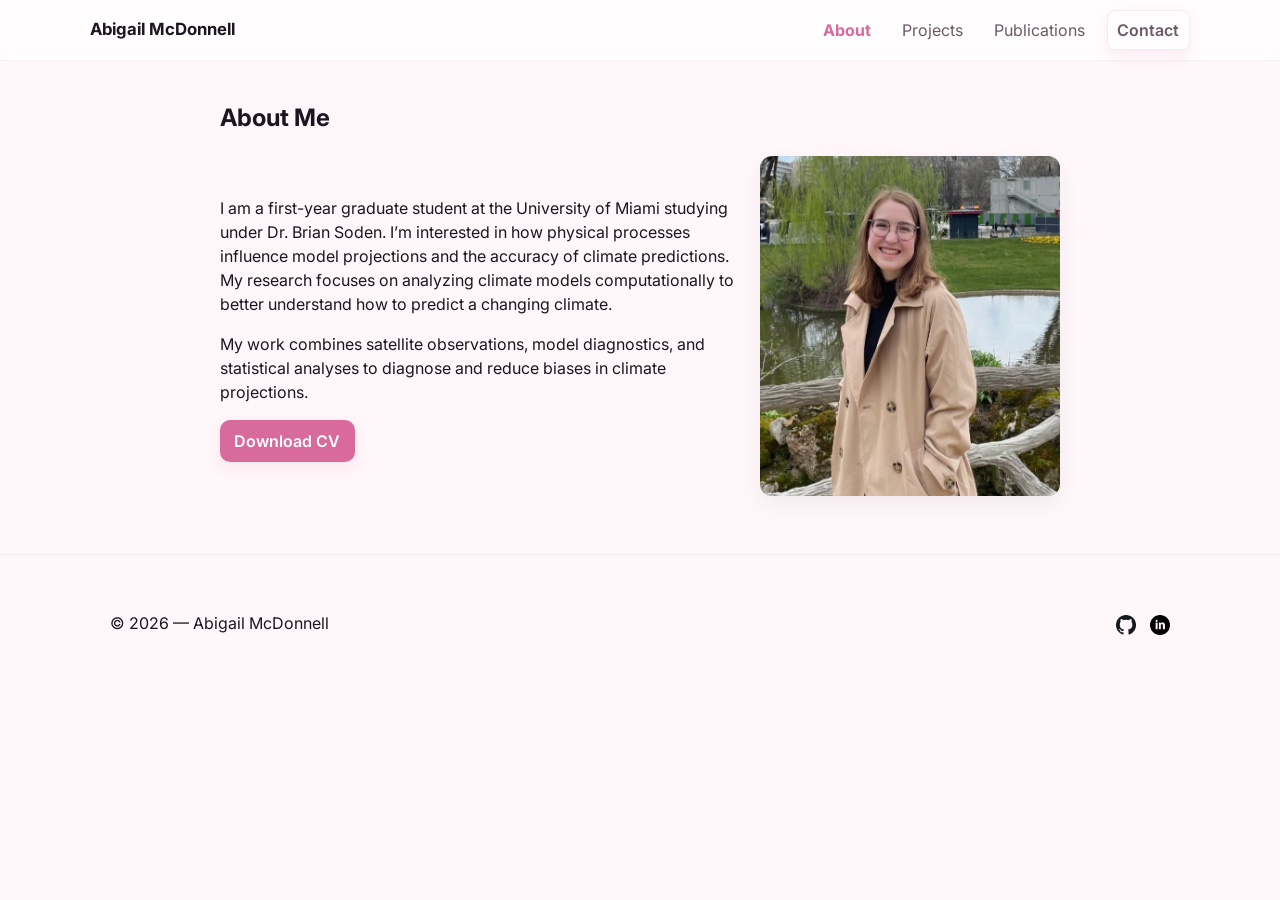
==== about.html @ 2d4d1eaa "Add files via upload" ====
<!doctype html>
<html lang="en">
<head>
  <meta charset="utf-8" />
  <meta name="viewport" content="width=device-width,initial-scale=1" />
  <title>About — Abigail McDonnell</title>
  <meta name="description" content="About Abigail McDonnell" />
  <link rel="stylesheet" href="index.css" />
  <link href="https://fonts.googleapis.com/css2?family=Inter:wght@300;400;600;700&display=swap" rel="stylesheet">
</head>
<body>
  <header class="site-header">
    <div class="container header-inner">
      <div class="brand">
        <a href="index.html" class="brand-link">Abigail McDonnell</a>
      </div>
      <nav class="main-nav" aria-label="Primary">
        <ul class="nav-list">
          <li><a href="about.html" class="active">About</a></li>
          <li><a href="projects.html">Projects</a></li>
          <li><a href="publications.html">Publications</a></li>
          <li><a href="contact.html" class="btn btn--outline">Contact</a></li>
        </ul>
      </nav>
    </div>
  </header>

  <main class="container narrow">
    <section class="about">
      <h1>About Me</h1>
      <div class="about-grid">
        <div class="about-text">
          <p>I am a first-year graduate student at the University of Miami studying under Dr. Brian Soden. I’m interested in how physical processes influence model projections and the accuracy of climate predictions. My research focuses on analyzing climate models computationally to better understand how to predict a changing climate.</p>
          <p>My work combines satellite observations, model diagnostics, and statistical analyses to diagnose and reduce biases in climate projections.</p>
          <p><a class="btn" href="./images/Abigail_McDonnell_CV.pdf">Download CV</a></p>
        </div>
        <div class="about-photo">
          <img src="./images/abby_mcdonnell.jpg" alt="Abigail McDonnell">
        </div>
      </div>
    </section>
  </main>

  <footer class="site-footer">
    <div class="container footer-inner">
      <div class="footer-left">
        <p>&copy; 2026 — Abigail McDonnell</p>
      </div>
      <div class="footer-right">
        <a href="https://github.com/abigailmcdonnell" aria-label="GitHub"><img src="./images/github_black.png" alt="GitHub" class="icon"></a>
        <a href="https://www.linkedin.com/in/ammcdonnell" aria-label="LinkedIn"><img src="./images/linkedin_black.png" alt="LinkedIn" class="icon"></a>
      </div>
    </div>
  </footer>
</body>
</html>
---- index.css ----
:root{
  --bg:#fff7fa;        /* soft light pink background */
  --card:#ffffff;
  --text:#1b1620;
  --muted:#6b5a66;
  --accent:#d96b9c;    /* rosy pink */
  --accent-2:#f3b3cd;  /* lighter rose */
  --glass: rgba(255,255,255,0.7);
  --radius:12px;
  --max-width:1100px;
  --gap:1.25rem;
  --shadow: 0 8px 24px rgba(27,22,32,0.06);
  font-family: 'Inter', system-ui, -apple-system, "Segoe UI", Roboto, "Helvetica Neue", Arial;
  color-scheme: light;
}

*{box-sizing:border-box}
html,body{height:100%}
body{
  margin:0;
  background:var(--bg);
  color:var(--text);
  -webkit-font-smoothing:antialiased;
  line-height:1.5;
  font-size:16px;
}

/* layout */
.container{max-width:var(--max-width);margin:0 auto;padding:1.25rem}
.narrow{max-width:880px}
.header-inner, .footer-inner{display:flex;align-items:center;justify-content:space-between;gap:1rem}
.brand-link{font-weight:700;color:var(--text);text-decoration:none;font-size:1.05rem}

/* header */
.site-header{
  background: linear-gradient(180deg, rgba(255,255,255,0.75), rgba(255,255,255,0.65));
  position: sticky;
  top:0;
  backdrop-filter: blur(6px);
  border-bottom:1px solid rgba(27,22,32,0.04);
  z-index:40;
}
.header-inner{padding:0.6rem 0}

/* nav */
.main-nav .nav-list{list-style:none;margin:0;padding:0;display:flex;gap:0.75rem;align-items:center}
.main-nav a{color:var(--muted);text-decoration:none;padding:0.45rem 0.6rem;border-radius:8px;display:inline-block}
.main-nav a:hover{color:var(--accent);background:transparent}
.main-nav a.active{color:var(--accent);font-weight:700}

/* buttons */
.btn{background:var(--accent);color:#fff;padding:0.55rem 0.9rem;border-radius:10px;text-decoration:none;display:inline-block;font-weight:600;box-shadow:0 6px 14px rgba(217,107,156,0.12)}
.btn--ghost{background:transparent;border:1px solid rgba(217,107,156,0.12);color:var(--accent)}
.btn--outline{background:transparent;border:1px solid rgba(0,0,0,0.06);padding:0.4rem 0.7rem;border-radius:8px}

/* hero with clouds background (place images/clouds.jpg into images/) */
.hero{padding:3rem 0;text-align:left;border-radius:14px;overflow:hidden;position:relative;margin:0.5rem 0}
.hero--clouds{
  background: linear-gradient(180deg, rgba(243,179,205,0.18), rgba(255,255,255,0.8));
  display:flex;
  flex-direction:column;
  gap:1rem;
  padding:3rem;
  box-shadow:var(--shadow);
}
.hero--clouds::before{
  content:"";
  position:absolute;inset:0;
  background-image:url('./images/clouds.jpg');
  background-position:center;
  background-size:cover;
  opacity:0.16;
  filter:blur(2px) saturate(0.9);
  pointer-events:none;
}
.hero h1{position:relative;font-size:2.1rem;margin:0 0 0.5rem}
.lede{position:relative;color:var(--muted);max-width:70ch;font-size:1.05rem;margin-bottom:1rem}
.hero-actions{display:flex;gap:0.75rem;position:relative}

/* cards & grids */
.grid{display:grid;gap:var(--gap)}
.grid--3{grid-template-columns:repeat(auto-fit,minmax(220px,1fr))}
.card{background:var(--card);padding:1rem;border-radius:var(--radius);box-shadow:var(--shadow)}
.card h3{margin:0 0 0.5rem}
.card p{color:var(--muted);margin:0 0 0.5rem}
.link{color:var(--accent);text-decoration:none;font-weight:600}

/* about */
.about-grid{display:grid;grid-template-columns:1fr 300px;gap:1.25rem;align-items:center}
.about-photo img{width:100%;height:auto;border-radius:12px;box-shadow:var(--shadow)}

/* projects: tabs */
.tabs{background:transparent;margin-top:0.5rem}
.tab-list{display:flex;gap:0.5rem;flex-wrap:wrap}
.tab-btn{
  background:transparent;border:none;padding:0.6rem 0.9rem;border-radius:10px;cursor:pointer;font-weight:600;color:var(--muted)
}
.tab-btn.active{background:linear-gradient(90deg,var(--accent),var(--accent-2));color:white;box-shadow:0 8px 20px rgba(217,107,156,0.12)}
.tab-panel{display:none;background:var(--card);padding:1rem;border-radius:12px;margin-top:0.75rem;box-shadow:var(--shadow)}
.tab-panel.active{display:block}

/* project cards fallback */
.projects-grid{display:grid;grid-template-columns:repeat(auto-fit,minmax(260px,1fr));gap:1rem}
.proj-card{background:var(--card);border-radius:12px;overflow:hidden;box-shadow:var(--shadow);display:flex;flex-direction:column}
.proj-media img{width:100%;height:160px;object-fit:cover}
.proj-body{padding:1rem}

/* publications */
.pub-list{padding-left:1.25rem;color:var(--muted)}

/* footer */
.site-footer{padding:1.25rem 0;border-top:1px solid rgba(27,22,32,0.04);margin-top:2rem}
.footer-inner{align-items:center}
.icon{width:20px;height:20px;margin-left:0.6rem;vertical-align:middle}

/* responsive */
@media (max-width:820px){
  .about-grid{grid-template-columns:1fr}
  .hero h1{font-size:1.6rem}
  .main-nav .nav-list{gap:0.5rem}
}
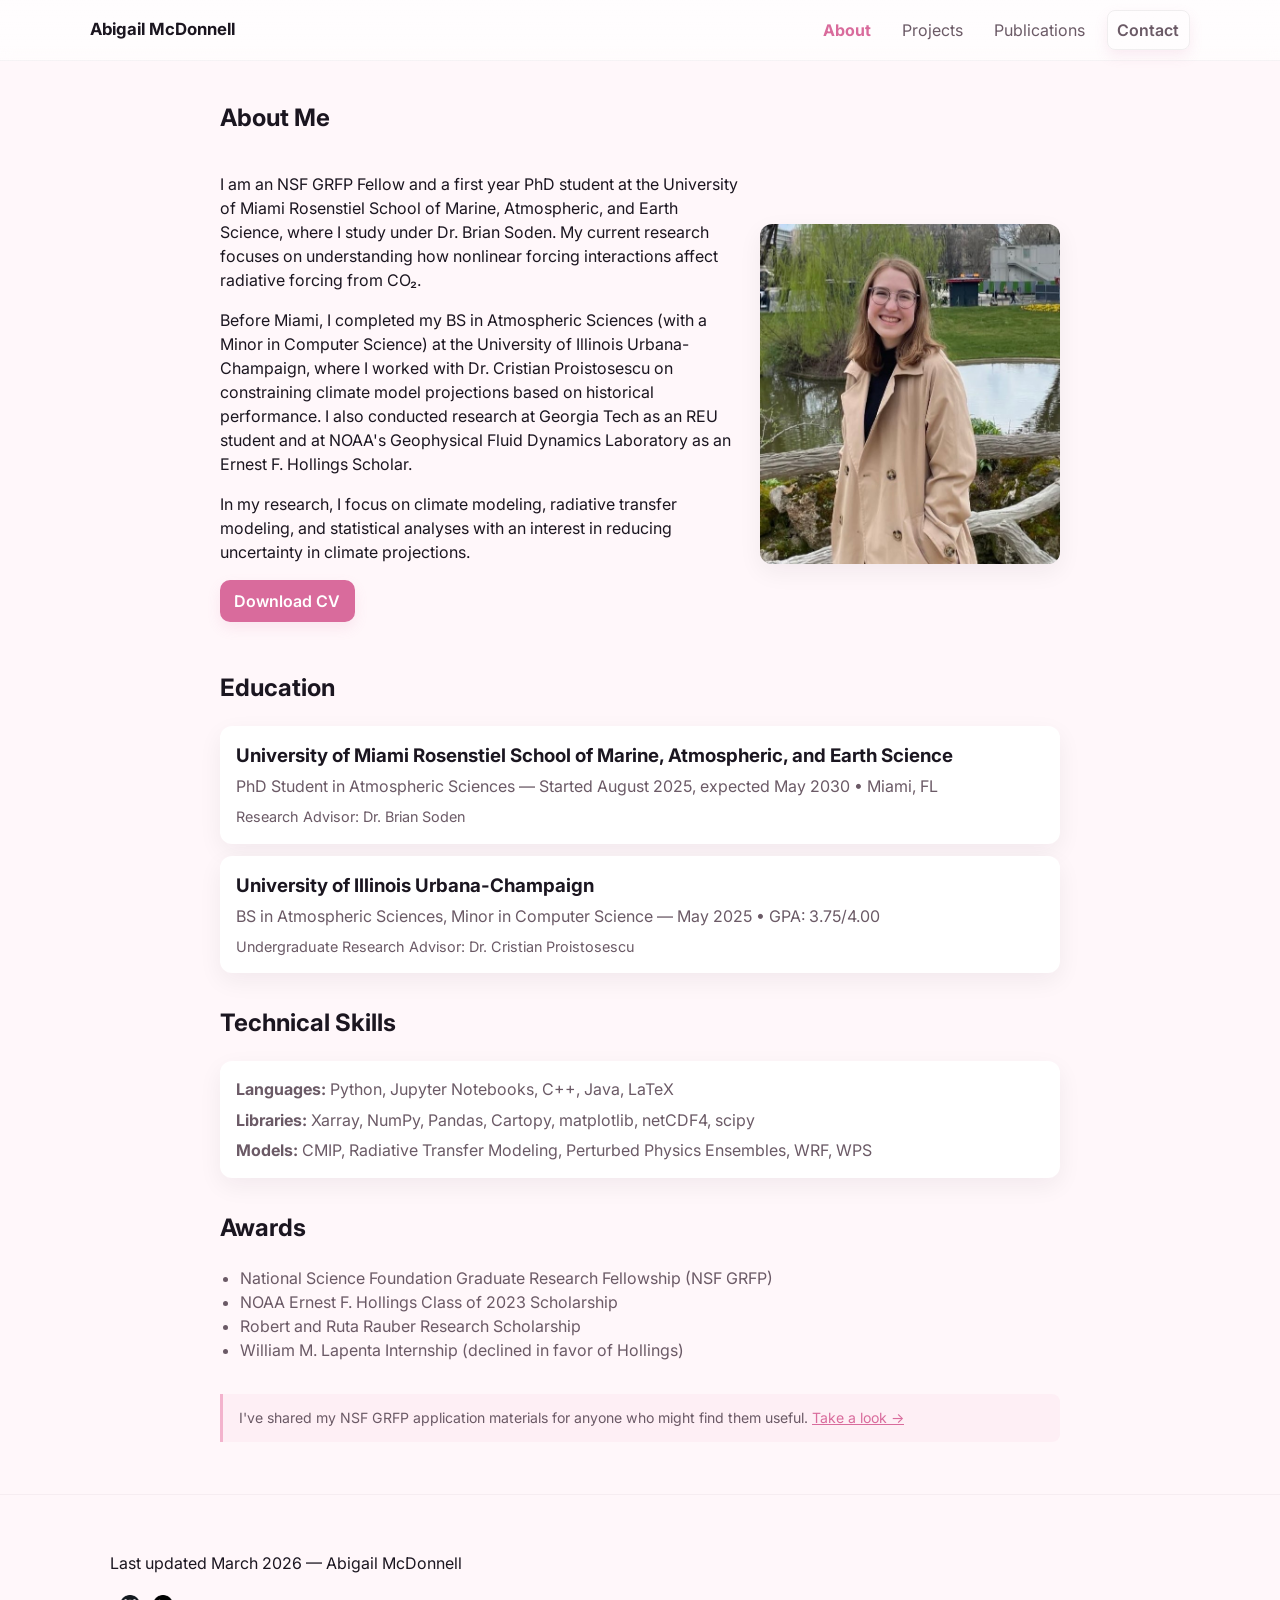
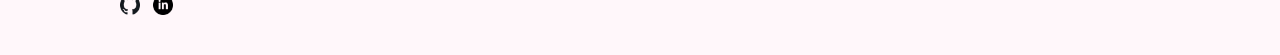
==== commit 5e93877c: "Add files via upload" ====
--- a/about.html
+++ b/about.html
@@ -30,22 +30,55 @@
       <h1>About Me</h1>
       <div class="about-grid">
         <div class="about-text">
-          <p>I am a first-year graduate student at the University of Miami studying under Dr. Brian Soden. I’m interested in how physical processes influence model projections and the accuracy of climate predictions. My research focuses on analyzing climate models computationally to better understand how to predict a changing climate.</p>
-          <p>My work combines satellite observations, model diagnostics, and statistical analyses to diagnose and reduce biases in climate projections.</p>
-          <p><a class="btn" href="./images/Abigail_McDonnell_CV.pdf">Download CV</a></p>
+          <p>I am an NSF GRFP Fellow and a first year PhD student at the University of Miami Rosenstiel School of Marine, Atmospheric, and Earth Science, where I study under Dr. Brian Soden. My current research focuses on understanding how nonlinear forcing interactions affect radiative forcing from CO₂.</p>
+          <p>Before Miami, I completed my BS in Atmospheric Sciences (with a Minor in Computer Science) at the University of Illinois Urbana-Champaign, where I worked with Dr. Cristian Proistosescu on constraining climate model projections based on historical performance. I also conducted research at Georgia Tech as an REU student and at NOAA's Geophysical Fluid Dynamics Laboratory as an Ernest F. Hollings Scholar.</p>
+          <p>In my research, I focus on climate modeling, radiative transfer modeling, and statistical analyses with an interest in reducing uncertainty in climate projections.</p>
+          <p><a class="btn" href="./research_figs/cv.pdf">Download CV</a></p>
         </div>
         <div class="about-photo">
           <img src="./images/abby_mcdonnell.jpg" alt="Abigail McDonnell">
         </div>
       </div>
+
+      <h2 style="margin-top:2rem">Education</h2>
+      <div class="card" style="margin-bottom:0.75rem">
+        <h3 style="margin-bottom:0.25rem">University of Miami Rosenstiel School of Marine, Atmospheric, and Earth Science</h3>
+        <p style="margin:0;color:var(--muted)">PhD Student in Atmospheric Sciences &mdash; Started August 2025, expected May 2030 &bull; Miami, FL</p>
+        <p style="margin:0.5rem 0 0;color:var(--muted);font-size:0.9rem"> Research Advisor: Dr. Brian Soden</p>
+      </div>
+      <div class="card">
+        <h3 style="margin-bottom:0.25rem">University of Illinois Urbana-Champaign</h3>
+        <p style="margin:0;color:var(--muted)">BS in Atmospheric Sciences, Minor in Computer Science &mdash; May 2025 &bull; GPA: 3.75/4.00</p>
+        <p style="margin:0.5rem 0 0;color:var(--muted);font-size:0.9rem"> Undergraduate Research Advisor: Dr. Cristian Proistosescu</p>
+        <!-- <p style="margin:0.5rem 0 0;color:var(--muted);font-size:0.9rem">Coursework: Computing &amp; Data Analysis, Climate Processes, Radiative Transfer, Remote Sensing, Data Structures, Discrete Structures</p> -->
+      </div>
+
+      <h2 style="margin-top:2rem">Technical Skills</h2>
+      <div class="card">
+        <p style="margin:0 0 0.4rem"><strong>Languages:</strong> Python, Jupyter Notebooks, C++, Java, LaTeX</p>
+        <p style="margin:0 0 0.4rem"><strong>Libraries:</strong> Xarray, NumPy, Pandas, Cartopy, matplotlib, netCDF4, scipy</p>
+        <p style="margin:0"><strong>Models:</strong> CMIP, Radiative Transfer Modeling, Perturbed Physics Ensembles, WRF, WPS</p>
+      </div>
+
+      <h2 style="margin-top:2rem">Awards</h2>
+      <ul class="pub-list">
+        <li>National Science Foundation Graduate Research Fellowship (NSF GRFP)</li>
+        <li>NOAA Ernest F. Hollings Class of 2023 Scholarship</li>
+        <li>Robert and Ruta Rauber Research Scholarship</li>
+        <li>William M. Lapenta Internship (declined in favor of Hollings)</li>
+      </ul>
+
+      <!-- GRFP note — small, unobtrusive -->
+      <div class="grfp-note">
+        <p>I've shared my NSF GRFP application materials for anyone who might find them useful. <a href="grfp.html">Take a look →</a></p>
+      </div>
+
     </section>
   </main>
 
   <footer class="site-footer">
     <div class="container footer-inner">
-      <div class="footer-left">
-        <p>&copy; 2026 — Abigail McDonnell</p>
-      </div>
+      <div class="footer-left"><p> Last updated March 2026 — Abigail McDonnell
       <div class="footer-right">
         <a href="https://github.com/abigailmcdonnell" aria-label="GitHub"><img src="./images/github_black.png" alt="GitHub" class="icon"></a>
         <a href="https://www.linkedin.com/in/ammcdonnell" aria-label="LinkedIn"><img src="./images/linkedin_black.png" alt="LinkedIn" class="icon"></a>
@@ -53,4 +86,4 @@
     </div>
   </footer>
 </body>
-</html>+</html>
--- a/index.css
+++ b/index.css
@@ -105,6 +105,10 @@
 .proj-media img{width:100%;height:160px;object-fit:cover}
 .proj-body{padding:1rem}
 
+/* project tag label */
+.proj-tag{font-size:0.8rem;font-weight:400;color:var(--muted);margin-left:0.5rem}
+.proj-details{background:var(--bg);border-radius:8px;padding:0.75rem 1rem;margin:0.75rem 0}
+
 /* publications */
 .pub-list{padding-left:1.25rem;color:var(--muted)}
 
@@ -118,4 +122,424 @@
   .about-grid{grid-template-columns:1fr}
   .hero h1{font-size:1.6rem}
   .main-nav .nav-list{gap:0.5rem}
-}+}
+/* ─────────────────────────────────────────
+   HERO SPLIT LAYOUT
+───────────────────────────────────────── */
+.hero-split {
+  display: grid;
+  grid-template-columns: 1fr 420px;
+  gap: 2.5rem;
+  align-items: center;
+  padding: 3rem 0 2.5rem;
+}
+.hero-eyebrow {
+  font-size: 0.8rem;
+  font-weight: 600;
+  letter-spacing: 0.08em;
+  text-transform: uppercase;
+  color: var(--accent);
+  margin: 0 0 0.75rem;
+}
+.hero-name {
+  font-size: 3rem;
+  font-weight: 700;
+  line-height: 1.05;
+  margin: 0 0 1rem;
+}
+.hero-lede {
+  color: var(--muted);
+  font-size: 1rem;
+  max-width: 52ch;
+  margin-bottom: 1.5rem;
+  line-height: 1.65;
+}
+.hero-actions {
+  display: flex;
+  gap: 0.6rem;
+  flex-wrap: wrap;
+  margin-bottom: 1.25rem;
+}
+.hero-affil {
+  font-size: 0.82rem;
+  color: var(--muted);
+  margin: 0;
+}
+
+/* Visual (right column) */
+.hero-visual {
+  display: flex;
+  flex-direction: column;
+  gap: 0.75rem;
+}
+.hero-sky {
+  position: relative;
+  border-radius: 20px;
+  overflow: hidden;
+  background: linear-gradient(165deg, #c8e8f8 0%, #e8d5f0 40%, #fce4ec 100%);
+  aspect-ratio: 4/3.2;
+  display: flex;
+  align-items: flex-end;
+  justify-content: center;
+}
+.cloud-svg {
+  position: absolute;
+  inset: 0;
+  width: 100%;
+  height: 100%;
+  object-fit: cover;
+}
+.photo-frame {
+  position: relative;
+  z-index: 2;
+  width: 62%;
+  max-width: 240px;
+  aspect-ratio: 3/4;
+  border-radius: 14px 14px 0 0;
+  overflow: hidden;
+  box-shadow: 0 -8px 30px rgba(27,22,32,0.12);
+  background: var(--accent-2);
+}
+.hero-photo {
+  width: 100%;
+  height: 100%;
+  object-fit: cover;
+  display: block;
+}
+.photo-initials {
+  width: 100%;
+  height: 100%;
+  align-items: center;
+  justify-content: center;
+  font-size: 3rem;
+  font-weight: 700;
+  color: var(--accent);
+  background: var(--accent-2);
+}
+
+/* Climate figure panel */
+.climate-fig {
+  background: var(--card);
+  border-radius: var(--radius);
+  box-shadow: var(--shadow);
+  padding: 0.75rem 1rem 0.5rem;
+}
+.climate-fig svg {
+  width: 100%;
+  height: auto;
+  display: block;
+}
+.fig-caption {
+  font-size: 0.72rem;
+  color: var(--muted);
+  text-align: center;
+  margin: 0.3rem 0 0;
+}
+
+/* ─────────────────────────────────────────
+   PROJECT ACCORDION
+───────────────────────────────────────── */
+.proj-accordion {
+  display: flex;
+  flex-direction: column;
+  gap: 0.5rem;
+}
+.proj-item {
+  background: var(--card);
+  border-radius: var(--radius);
+  box-shadow: var(--shadow);
+  overflow: hidden;
+  transition: box-shadow 0.2s;
+}
+.proj-item.open {
+  box-shadow: 0 10px 30px rgba(217,107,156,0.1);
+}
+.proj-header {
+  width: 100%;
+  display: flex;
+  align-items: center;
+  justify-content: space-between;
+  padding: 1rem 1.25rem;
+  background: none;
+  border: none;
+  cursor: pointer;
+  text-align: left;
+  gap: 1rem;
+}
+.proj-header:hover { background: rgba(217,107,156,0.04); }
+.proj-header-left {
+  display: flex;
+  align-items: center;
+  gap: 0.85rem;
+}
+.proj-dot {
+  width: 10px;
+  height: 10px;
+  border-radius: 50%;
+  flex-shrink: 0;
+}
+.dot-pink  { background: var(--accent); }
+.dot-blue  { background: #5b9bd5; }
+.dot-teal  { background: #3bbfad; }
+.dot-amber { background: #e09c3a; }
+.proj-title {
+  display: block;
+  font-weight: 600;
+  font-size: 0.97rem;
+  color: var(--text);
+}
+.proj-meta {
+  display: block;
+  font-size: 0.8rem;
+  color: var(--muted);
+  margin-top: 0.1rem;
+}
+.proj-chevron {
+  font-size: 1.4rem;
+  color: var(--muted);
+  transition: transform 0.2s;
+  line-height: 1;
+  flex-shrink: 0;
+}
+.proj-item.open .proj-chevron { transform: rotate(90deg); }
+.proj-body {
+  padding: 0 1.25rem 1.25rem 3rem;
+}
+.proj-summary p { color: var(--muted); margin: 0 0 0.75rem; }
+.proj-details-box {
+  background: var(--bg);
+  border-radius: 8px;
+  padding: 0.75rem 1rem;
+  margin: 0.5rem 0 0.75rem;
+  border-left: 3px solid var(--accent-2);
+}
+
+/* ─────────────────────────────────────────
+   RESPONSIVE
+───────────────────────────────────────── */
+@media (max-width: 900px) {
+  .hero-split {
+    grid-template-columns: 1fr;
+    gap: 1.5rem;
+  }
+  .hero-name { font-size: 2.2rem; }
+  .hero-visual { max-width: 380px; margin: 0 auto; width: 100%; }
+}
+
+/* ─────────────────────────────────────────
+   HOBBY PHOTOS (index.html)
+───────────────────────────────────────── */
+.hobby-section {
+  margin: 0.5rem 0 2rem;
+}
+.hobby-heading {
+  margin-bottom: 1rem;
+}
+.hobby-grid {
+  display: grid;
+  grid-template-columns: repeat(3, 1fr);
+  gap: 0.85rem;
+}
+.hobby-card {
+  display: flex;
+  flex-direction: column;
+  gap: 0.4rem;
+}
+.hobby-img-wrap {
+  border-radius: var(--radius);
+  overflow: hidden;
+  aspect-ratio: 4/3;
+  background: linear-gradient(135deg, var(--accent-2) 0%, #fce4ec 100%);
+  position: relative;
+}
+.hobby-img-wrap img {
+  width: 100%;
+  height: 100%;
+  object-fit: cover;
+  display: block;
+  transition: transform 0.3s ease;
+}
+.hobby-img-wrap:hover img { transform: scale(1.03); }
+.hobby-placeholder {
+  position: absolute;
+  inset: 0;
+  display: flex;
+  flex-direction: column;
+  align-items: center;
+  justify-content: center;
+  gap: 0.35rem;
+  color: var(--muted);
+}
+.hobby-placeholder span { font-size: 1.8rem; }
+.hobby-placeholder p { margin: 0; font-size: 0.8rem; font-weight: 600; }
+.hobby-placeholder code { font-size: 0.72rem; opacity: 0.7; }
+.hobby-caption {
+  font-size: 0.8rem;
+  color: var(--muted);
+  margin: 0;
+  text-align: center;
+}
+
+/* ─────────────────────────────────────────
+   PROJECTS LIST (projects.html)
+───────────────────────────────────────── */
+.proj-list {
+  list-style: none;
+  padding: 0;
+  margin: 0;
+  display: flex;
+  flex-direction: column;
+  gap: 0;
+}
+.proj-list-item {
+  display: flex;
+  gap: 1rem;
+  align-items: flex-start;
+  padding: 1.5rem 0;
+  border-bottom: 1px solid rgba(27,22,32,0.06);
+}
+.proj-list-item:first-child { border-top: 1px solid rgba(27,22,32,0.06); }
+.proj-list-dot {
+  width: 10px;
+  height: 10px;
+  border-radius: 50%;
+  margin-top: 0.45rem;
+  flex-shrink: 0;
+}
+.dot-pink  { background: var(--accent); }
+.dot-blue  { background: #5b9bd5; }
+.dot-teal  { background: #3bbfad; }
+.dot-amber { background: #e09c3a; }
+.proj-list-body { flex: 1; }
+.proj-list-meta {
+  font-size: 0.78rem;
+  color: var(--muted);
+  margin: 0 0 0.2rem;
+  text-transform: uppercase;
+  letter-spacing: 0.04em;
+  font-weight: 600;
+}
+.proj-list-title {
+  font-size: 1.1rem;
+  font-weight: 700;
+  margin: 0 0 0.5rem;
+}
+.proj-list-desc {
+  color: var(--muted);
+  margin: 0 0 0.6rem;
+  font-size: 0.95rem;
+  max-width: 62ch;
+}
+
+/* ─────────────────────────────────────────
+   PROJECT DETAIL PAGES
+───────────────────────────────────────── */
+.proj-back {
+  display: inline-block;
+  color: var(--muted);
+  text-decoration: none;
+  font-size: 0.88rem;
+  margin-bottom: 1.5rem;
+}
+.proj-back:hover { color: var(--accent); }
+.proj-detail-header {
+  display: flex;
+  gap: 0.85rem;
+  align-items: flex-start;
+  margin-bottom: 2rem;
+  padding-bottom: 1.5rem;
+  border-bottom: 1px solid rgba(27,22,32,0.07);
+}
+.proj-detail-title {
+  font-size: 1.8rem;
+  margin: 0;
+  line-height: 1.2;
+}
+.proj-detail-section {
+  margin-bottom: 2rem;
+}
+.proj-detail-section h2 {
+  font-size: 1rem;
+  font-weight: 700;
+  text-transform: uppercase;
+  letter-spacing: 0.06em;
+  color: var(--muted);
+  margin: 0 0 0.75rem;
+}
+.proj-detail-section p { color: var(--muted); }
+.proj-figure {
+  margin: 1.25rem 0;
+  background: var(--card);
+  border-radius: var(--radius);
+  box-shadow: var(--shadow);
+  overflow: hidden;
+}
+.proj-figure img {
+  width: 100%;
+  height: auto;
+  display: block;
+}
+.proj-figure figcaption {
+  padding: 0.6rem 1rem;
+  font-size: 0.82rem;
+  color: var(--muted);
+}
+.proj-links-list {
+  list-style: none;
+  padding: 0;
+  margin: 0;
+  display: flex;
+  flex-direction: column;
+  gap: 0.4rem;
+}
+.proj-nav {
+  display: flex;
+  justify-content: space-between;
+  align-items: center;
+  padding: 1.5rem 0;
+  border-top: 1px solid rgba(27,22,32,0.07);
+  margin-top: 1rem;
+  gap: 0.75rem;
+}
+.proj-nav-link {
+  color: var(--muted);
+  text-decoration: none;
+  font-size: 0.88rem;
+  font-weight: 600;
+}
+.proj-nav-link:hover { color: var(--accent); }
+.proj-nav-all {
+  font-size: 0.8rem;
+  color: var(--muted);
+  opacity: 0.7;
+}
+
+/* ─────────────────────────────────────────
+   GRFP NOTE (about.html)
+───────────────────────────────────────── */
+.grfp-note {
+  margin-top: 2rem;
+  padding: 0.85rem 1rem;
+  border-left: 3px solid var(--accent-2);
+  border-radius: 0 8px 8px 0;
+  background: rgba(243,179,205,0.12);
+}
+.grfp-note p {
+  margin: 0;
+  font-size: 0.88rem;
+  color: var(--muted);
+}
+.grfp-note a { color: var(--accent); }
+
+/* ─────────────────────────────────────────
+   RESPONSIVE ADDITIONS
+───────────────────────────────────────── */
+@media (max-width: 700px) {
+  .hobby-grid { grid-template-columns: 1fr 1fr; }
+  .hobby-grid .hobby-card:last-child { grid-column: span 2; }
+  .proj-detail-title { font-size: 1.4rem; }
+}
+@media (max-width: 480px) {
+  .hobby-grid { grid-template-columns: 1fr; }
+  .hobby-grid .hobby-card:last-child { grid-column: auto; }
+}
